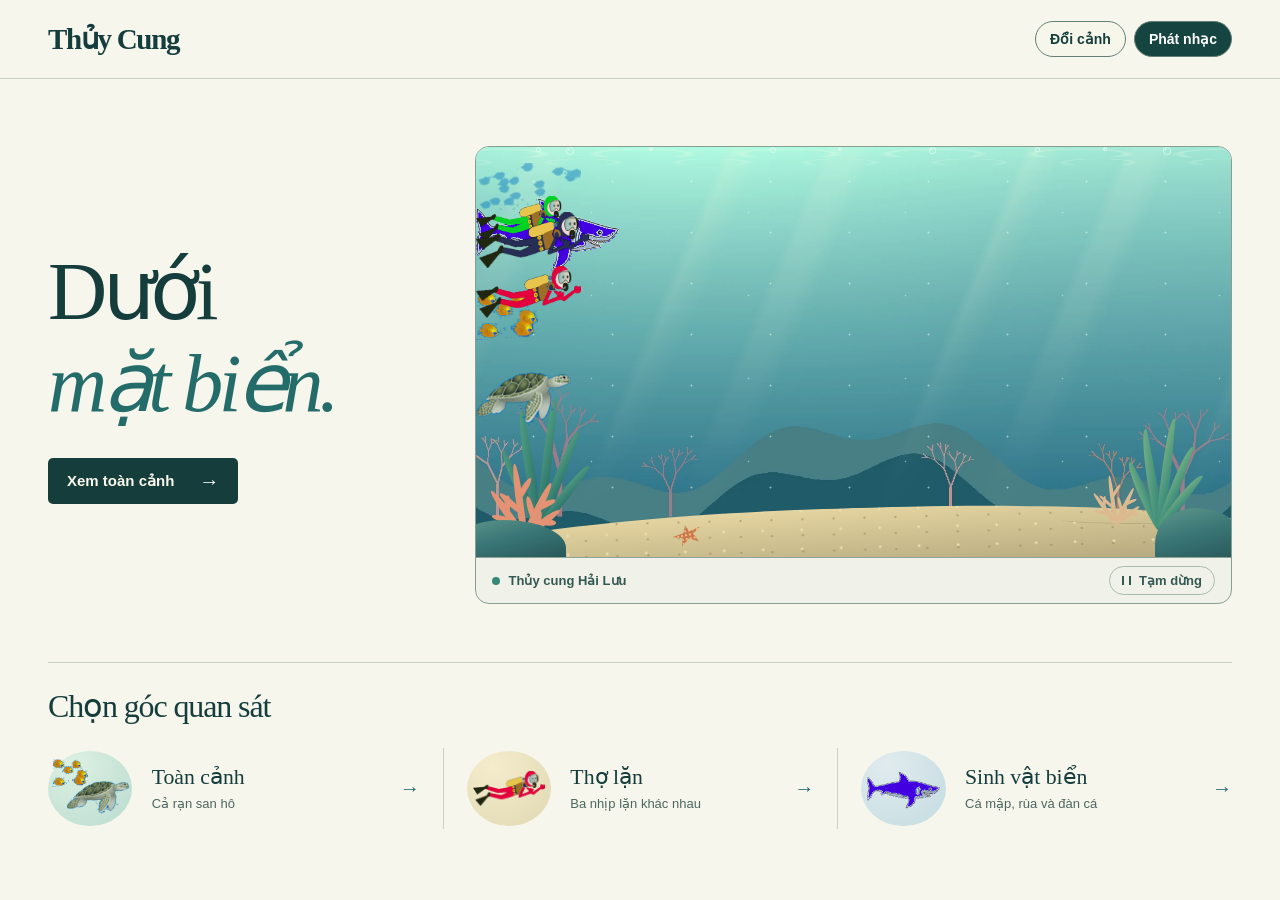
==== hocavuinhon/index.html @ 59b2104f "Add files via upload" ====
<!doctype html>
<html lang="vi">
<head>
  <meta charset="utf-8">
  <meta name="viewport" content="width=device-width, initial-scale=1">
  <meta name="description" content="Ba thợ lặn lên xuống trong khi cá mập, rùa biển và hai đàn cá bơi qua lại trước rạn san hô.">
  <title>Trang chủ · Hồ cá vui nhộn</title>
  <link rel="stylesheet" href="css/giao-dien.css">
  <link rel="stylesheet" href="css/canh-bien.css">
  <link rel="stylesheet" href="css/chuyen-dong.css">
  <link rel="stylesheet" href="css/dieu-khien.css">
  <script src="js/dieu-khien.js" defer></script>
</head>
<body>
  <header class="dau-trang">
    <div class="boc thanh-dieu-huong">
      <a class="thuong-hieu" href="index.html" aria-label="Hải Lưu – Trang chủ">
        <span class="dau-song" aria-hidden="true"><i></i></span>Thủy Cung
      </a>
      <div class="dieu-khien" role="group" aria-label="Điều khiển thủy cung">
        <button type="button" id="doi-canh" aria-controls="dai-duong" title="Cảnh hiện tại: Rạn san hô">Đổi cảnh</button>
        <button type="button" id="nut-nhac" aria-controls="nhac-bien">Phát nhạc</button>
        <span id="bao-dieu-khien" class="an-thi-giac" role="status"></span>
      </div>
      <audio id="nhac-bien" src="audio/nhac-bien.mp3" preload="none" loop></audio>
    </div>
  </header>
  <main class="boc">
    <section class="bia" aria-labelledby="tua">
      <div>
        <h1 id="tua">Dưới <em>mặt biển.</em></h1>
        <a class="lien-ket-chinh" href="toan-canh.html">Xem toàn cảnh <span class="mui-ten" aria-hidden="true">→</span></a>
      </div>
      <figure class="be">
        <input class="nut-dung an-thi-giac" type="checkbox" id="dung-hinh" aria-controls="dai-duong">
        <div class="khung-bien" id="dai-duong" role="img" aria-label="Ba thợ lặn lên xuống trong khi cá mập, rùa biển và hai đàn cá bơi qua lại trước rạn san hô.">
          <div class="tia-nang" aria-hidden="true"></div>
          <div class="van-nuoc" aria-hidden="true"></div>
          <div class="hat-sang" aria-hidden="true"></div>
          <div class="ran-xa" aria-hidden="true"></div>
          <div class="ran-gan" aria-hidden="true"></div>
          <div class="day-bien" aria-hidden="true">
            <div class="cat"></div>
            <div class="rong"><i></i><i></i><i></i><i></i><i></i></div>
            <div class="rong phai"><i></i><i></i><i></i><i></i><i></i></div>
            <div class="san-ho"><i></i><i></i><i></i><i></i></div>
            <div class="san-ho phai"><i></i><i></i><i></i><i></i></div>
            <div class="da"></div><div class="da phai"></div><div class="sao-bien"></div>
          </div>
          <div class="bot" aria-hidden="true">
            <i style="--x: 8%; --co: 5px; --nhip: 8s; --tre: -3s"></i>
            <i style="--x: 12%; --co: 8px; --nhip: 11s; --tre: -8s"></i>
            <i style="--x: 23%; --co: 4px; --nhip: 10s; --tre: -2s"></i>
            <i style="--x: 39%; --co: 6px; --nhip: 9s; --tre: -5s"></i>
            <i style="--x: 48%; --co: 4px; --nhip: 12s; --tre: -7s"></i>
            <i style="--x: 60%; --co: 7px; --nhip: 9s; --tre: -1s"></i>
            <i style="--x: 74%; --co: 5px; --nhip: 12s; --tre: -9s"></i>
            <i style="--x: 83%; --co: 4px; --nhip: 10s; --tre: -4s"></i>
            <i style="--x: 91%; --co: 8px; --nhip: 9s; --tre: -7s"></i>
          </div>
          <div class="nhan-vat dan-ca-xa">
            <img src="images/faintSchool.webp" alt="Đàn cá xanh ở xa">
          </div>
          <div class="nhan-vat ca-map">
            <img src="images/shark.webp" alt="Cá mập">
          </div>
          <div class="nhan-vat tho-luc">
            <img src="images/diver3.webp" alt="Thợ lặn áo xanh lá">
          </div>
          <div class="nhan-vat dan-ca-vang">
            <img src="images/goldFishSchool.webp" alt="Đàn cá vàng">
          </div>
          <div class="nhan-vat tho-xanh">
            <img src="images/diver1.webp" alt="Thợ lặn áo xanh dương">
          </div>
          <div class="nhan-vat rua-bien">
            <img src="images/turtle.webp" alt="Rùa biển">
          </div>
          <div class="nhan-vat tho-do">
            <img src="images/diver2.webp" alt="Thợ lặn áo đỏ">
          </div>
        </div>
        <figcaption>
          <span class="ten-khung">Thủy cung Hải Lưu</span>
          <label for="dung-hinh">
            <span class="dang-chay">Tạm dừng</span><span class="dang-dung">Phát tiếp</span>
          </label>
        </figcaption>
      </figure>
    </section>
    <section class="chon-canh" aria-labelledby="chon">
      <h2 id="chon">Chọn góc quan sát</h2>
      <div class="danh-muc">
        <a class="muc" href="toan-canh.html">
          <span class="hinh-muc nhom" aria-hidden="true">
            <img src="images/turtle.webp" alt=""><img src="images/goldFishSchool.webp" alt="">
          </span>
          <span><strong>Toàn cảnh</strong><small>Cả rạn san hô</small></span>
          <span class="mui-ten" aria-hidden="true">→</span>
        </a>
        <a class="muc" href="tho-lan.html">
          <span class="hinh-muc"><img src="images/diver2.webp" alt=""></span>
          <span><strong>Thợ lặn</strong><small>Ba nhịp lặn khác nhau</small></span>
          <span class="mui-ten" aria-hidden="true">→</span>
        </a>
        <a class="muc" href="sinh-vat.html">
          <span class="hinh-muc"><img src="images/shark.webp" alt=""></span>
          <span><strong>Sinh vật biển</strong><small>Cá mập, rùa và đàn cá</small></span>
          <span class="mui-ten" aria-hidden="true">→</span>
        </a>
      </div>
    </section>
  </main>
</body>
</html>
---- hocavuinhon/css/giao-dien.css ----
:root {
  --giay: #f7f6ed;
  --muc: #143d3c;
  --chu-phu: #4c6660;
  --vien: #c6d0c3;
  --bien: #246c69;
  --san-ho: #af503d;
  --chu-tua: "DM Serif Text", Georgia, "Times New Roman", serif;
  --chu: "DM Sans", "Segoe UI", Arial, sans-serif;
  color: var(--muc);
  background: var(--giay);
  font-family: var(--chu);
}
* { box-sizing: border-box; }
body { margin: 0; }
h1, h2, p, figure { margin: 0; }
a { color: inherit; text-decoration: none; }
a:focus-visible, .nut-dung:focus-visible ~ figcaption label {
  outline: 3px solid #ac4e34; outline-offset: 4px;
}
.an-thi-giac {
  position: absolute; width: 1px; height: 1px;
  padding: 0; margin: -1px; overflow: hidden; clip-path: inset(50%); white-space: nowrap;
}
.boc { width: min(1240px, calc(100% - 96px)); margin-inline: auto; }
.dau-trang { border-bottom: 1px solid var(--vien); }
.thanh-dieu-huong {
  min-height: 78px; display: flex; align-items: center; justify-content: space-between; gap: 24px;
}
.thuong-hieu {
  display: inline-flex; align-items: center; gap: 12px;
  font: bold 29px/1 var(--chu-tua); letter-spacing: -1.3px; white-space: nowrap;
}
.dau-song {
  position: relative; display: inline-block; width: 38px; height: 38px; overflow: hidden;
  background: var(--muc); border-radius: 50%;
}
.dau-song i, .dau-song i::after {
  position: absolute; display: block; width: 40px; height: 17px;
  border-bottom: 2px solid #c1e3d1; border-radius: 0 25% 58% 45%; transform: rotate(-16deg);
}
.dau-song i { left: -2px; top: 2px; }
.dau-song i::after { content: ""; top: 5px; left: -2px; transform: none; }
.dau-song::after { content: ""; position: absolute; width: 6px; height: 6px; border-radius: 50%; background: #efb087; top: 6px; left: 11px; }
nav { display: flex; align-items: center; gap: clamp(14px, 2.6vw, 38px); }
nav a {
  display: inline-block; padding: 9px 0;
  color: var(--chu-phu); font-size: 14px; font-weight: 600; border-bottom: 2px solid transparent;
}
nav a[aria-current="page"] { color: var(--muc); border-bottom-color: var(--san-ho); }
nav a:hover { color: var(--muc); border-bottom-color: var(--bien); }

.bia {
  display: grid; grid-template-columns: minmax(245px, .88fr) minmax(0, 1.8fr);
  align-items: center; gap: clamp(24px, 4.4vw, 72px);
  padding: clamp(35px, 5.2vw, 76px) 0 clamp(32px, 4.5vw, 64px);
}
h1, h2 { font-family: var(--chu-tua); font-weight: 500; }
h1 { letter-spacing: -.055em; font-size: clamp(54px, 6.4vw, 94px); line-height: 1.12; }
h1 em { color: var(--bien); font-weight: 400; }
.bia h1 em { display: block; }
.bia p, .mo-canh p {
  max-width: 38ch; margin-top: 21px; color: var(--chu-phu);
  font-size: clamp(16px, 1.25vw, 19px); line-height: 1.6;
}
.lien-ket-chinh {
  display: inline-flex; gap: 25px; align-items: center;
  margin-top: 28px; padding: 13px 19px; border-radius: 5px;
  background: var(--muc); color: #faf9ec; font-size: 15px; font-weight: 600;
}
.lien-ket-chinh:hover { background: var(--bien); }
.mui-ten { font: 20px/1 var(--chu); }

.be {
  position: relative; min-width: 0; overflow: hidden;
  border: 1px solid #869f90; border-radius: 14px;
  background: #f0f2e9;
}
.be figcaption {
  display: flex; align-items: center; justify-content: space-between; gap: 10px;
  padding: 8px 16px; min-height: 46px;
  color: #345953; font-size: 13px; border-top: 1px solid #8ca498;
}
.ten-khung { display: inline-flex; align-items: center; gap: 9px; font-weight: 600; }
.ten-khung::before {
  content: ""; width: 8px; height: 8px; border-radius: 50%; background: #368976;
}
.be label {
  display: inline-flex; align-items: center; cursor: pointer;
  font-weight: 600; border: 1px solid #a9bbae; border-radius: 20px; padding: 6px 12px;
}
.be label:hover { border-color: var(--bien); color: var(--muc); }
.be label span { display: inline-flex; align-items: center; gap: 8px; }
.dang-chay::before { content: ""; width: 5px; height: 9px; border-inline: 2px solid currentColor; }
.dang-dung::before { content: ""; width: 0; height: 0; border-block: 5px solid transparent; border-left: 7px solid currentColor; }
.be label .dang-dung, .nut-dung:checked ~ figcaption .dang-chay { display: none; }
.nut-dung:checked ~ figcaption .dang-dung { display: inline-flex; }
@media (prefers-reduced-motion: reduce) {
  .be label .dang-chay, .nut-dung:checked ~ figcaption .dang-dung { display: none; }
  .be label .dang-dung, .nut-dung:checked ~ figcaption .dang-chay { display: inline-flex; }
}

.chon-canh, .ghi-chu { padding: 23px 0 48px; border-top: 1px solid var(--vien); }
h2 { font-size: clamp(26px, 2.5vw, 36px); line-height: 1.25; letter-spacing: -.035em; }
.danh-muc { display: grid; grid-template-columns: repeat(3, 1fr); margin-top: 22px; }
.muc {
  min-width: 0; display: flex; align-items: center; gap: clamp(12px, 1.5vw, 20px);
  padding: 3px clamp(14px, 1.8vw, 24px); border-left: 1px solid var(--vien);
}
.muc:first-child { padding-left: 0; border-left: 0; }
.muc:last-child { padding-right: 0; }
.hinh-muc {
  flex: 0 0 clamp(58px, 6.6vw, 94px); aspect-ratio: 1.12; position: relative;
  display: grid; place-items: center; border-radius: 50%;
  background: radial-gradient(ellipse at 31% 20%, #ddf1e3, #b9dbcf);
}
.hinh-muc img { display: block; width: 86%; height: 83%; object-fit: contain; }
.muc:nth-child(2) .hinh-muc { background: radial-gradient(ellipse at 31% 20%, #f5eccc, #dfd9b2); }
.muc:nth-child(3) .hinh-muc { background: radial-gradient(ellipse at 31% 20%, #e1ebee, #c3dce0); }
.hinh-muc.nhom img { position: absolute; width: 74%; height: 62%; bottom: 7%; right: 3%; }
.hinh-muc.nhom img + img { width: 42%; height: 46%; top: 7%; left: 5%; }
.muc strong { display: block; font: 500 clamp(18px, 1.7vw, 25px)/1.15 var(--chu-tua); }
.muc small { display: block; margin-top: 5px; color: var(--chu-phu); font-size: 13px; line-height: 1.35; }
.muc .mui-ten { margin-left: auto; color: var(--bien); }
.muc:hover strong { color: var(--bien); text-decoration: underline; text-underline-offset: .16em; }

.mo-canh { padding: clamp(24px, 3vw, 42px) 0 24px; }
.mo-canh h1 { font-size: clamp(40px, 4.9vw, 71px); }
.mo-canh p { max-width: 76ch; margin-top: 9px; font-size: 16px; }
.ghi-chu { margin-top: 24px; display: flex; gap: 22px; justify-content: space-between; align-items: baseline; }
.ghi-chu h2 { font-size: clamp(22px, 1.8vw, 28px); }
.ghi-chu ul { display: flex; list-style: none; padding: 0; margin: 0; gap: 10px 24px; flex-wrap: wrap; }
.ghi-chu li { display: inline-flex; align-items: center; gap: 7px; font-size: 14px; color: var(--chu-phu); }
.ghi-chu li::before { content: ""; width: 8px; height: 8px; border-radius: 50%; background: var(--cham); }

@media (max-width: 930px) {
  .boc { width: calc(100% - 56px); }
  .bia { gap: 24px; grid-template-columns: minmax(205px, .78fr) minmax(0, 1.5fr); }
  .bia h1 { font-size: clamp(50px, 6.8vw, 68px); }
  .muc small { font-size: 12px; }
  .ghi-chu { flex-direction: column; gap: 12px; }
}
@media (max-width: 730px) {
  .boc { width: calc(100% - 36px); }
  .thanh-dieu-huong { flex-wrap: wrap; min-height: auto; padding: 14px 0 0; gap: 7px 20px; }
  nav { flex-wrap: wrap; }
  .thuong-hieu { font-size: 25px; }
  .dau-song { width: 32px; height: 32px; }
  .bia { grid-template-columns: 1fr; padding-block: 26px; gap: 22px; }
  .bia h1 { font-size: clamp(42px, 8.3vw, 66px); }
  .bia h1 em { display: inline; }
  .bia p { max-width: 50ch; margin-top: 8px; }
  .lien-ket-chinh { margin-top: 14px; padding: 10px 15px; }
  .chon-canh { padding-top: 17px; }
  .danh-muc { grid-template-columns: 1fr; margin-top: 10px; }
  .muc, .muc:first-child, .muc:last-child { padding: 11px 0; border-left: 0; border-bottom: 1px solid var(--vien); }
  .hinh-muc { flex-basis: 57px; }
  .muc strong { font-size: 23px; }
  .muc small { font-size: 13px; }
}
@media (max-width: 540px) {
  nav { width: 100%; justify-content: space-between; gap: 6px; }
  nav a { font-size: 13px; padding-block: 9px; }
  .be figcaption { padding-inline: 10px; }
}
---- hocavuinhon/css/canh-bien.css ----
/* Mặt nước, rạn đá và đáy cát được vẽ bằng các lớp CSS. */
.khung-bien {
  position: relative;
  isolation: isolate;
  overflow: hidden;
  width: 100%;
  aspect-ratio: 2.5;
  background:
    radial-gradient(ellipse at 19% -18%, #ffffd8 1%, #d5f5d58a 23%, transparent 53%),
    linear-gradient(169deg, #98dfcf 0%, #64c1be 26%, #338f9f 56%, #1f657d 80%, #194a65 100%);
}

.bia .khung-bien { aspect-ratio: 1.84; }

.tia-nang, .van-nuoc, .hat-sang, .ran-xa, .ran-gan { position: absolute; pointer-events: none; }
.tia-nang {
  inset: -9% -12% 10%;
  background: repeating-linear-gradient(113deg, transparent 0 5%, #faffdb27 6%,
    transparent 9% 14%, #ffffe31f 15% 17%, transparent 19% 27%);
  mask-image: linear-gradient(#000 0%, #0009 50%, transparent);
  animation: nuoc-troi 15s ease-in-out infinite alternate;
}
.van-nuoc {
  inset: -2% -12% auto;
  height: 23%;
  opacity: .65;
  background:
    radial-gradient(ellipse 43% 41% at 50% 80%, transparent 58%, #edffed8f 65%, transparent 78%) 12px -10px / 102px 17px repeat-x,
    radial-gradient(ellipse 47% 41% at 50% 82%, transparent 58%, #f4ffeb70 67%, transparent 81%) 38px 2px / 146px 17px repeat-x,
    radial-gradient(ellipse 39% 39% at 50% 80%, transparent 58%, #e4ffed59 68%, transparent 82%) 4px 14px / 129px 13px repeat-x;
  animation: nuoc-troi 9s ease-in-out -3s infinite alternate;
}
.hat-sang {
  inset: 0;
  opacity: .53;
  background:
    radial-gradient(circle, #e8fff3 0 .8px, transparent 1.2px) 18px 9px / 79px 51px,
    radial-gradient(circle, #d7fbef 0 .6px, transparent 1.1px) 37px 24px / 157px 83px;
}
.ran-xa {
  inset: auto -12% 0;
  height: 54%;
  opacity: .57;
  background: linear-gradient(#328f94, #226e86);
  clip-path: polygon(0 28%, 5% 30%, 7% 26%, 12% 42%, 18% 47%, 23% 59%, 28% 57%, 33% 63%, 40% 70%, 48% 64%, 53% 62%, 57% 66%, 63% 51%, 69% 55%, 75% 40%, 80% 35%, 85% 40%, 90% 21%, 96% 15%, 100% 20%, 100% 100%, 0 100%);
  animation: nuoc-troi 24s ease-in-out -5s infinite alternate;
}
.ran-gan {
  inset: auto -10% -2%;
  height: 40%;
  background: linear-gradient(165deg, #236f75 6%, #215a70 65%, #18465b);
  clip-path: polygon(0 27%, 4% 16%, 9% 23%, 13% 39%, 18% 41%, 25% 65%, 32% 68%, 39% 77%, 45% 76%, 48% 71%, 54% 76%, 62% 62%, 70% 61%, 75% 49%, 78% 47%, 83% 32%, 89% 35%, 96% 18%, 100% 25%, 100% 100%, 0 100%);
  animation: nuoc-troi 18s ease-in-out -12s infinite alternate-reverse;
}
@keyframes nuoc-troi {
  from { transform: translateX(-4%); }
  to { transform: translateX(4%); }
}

.day-bien { position: absolute; inset: 0; pointer-events: none; }
.cat {
  position: absolute;
  left: -8%; bottom: -13%;
  width: 116%; height: 25%;
  border-radius: 51% 46% 0 0 / 49% 41% 0 0;
  transform: rotate(-1.5deg);
  background:
    radial-gradient(ellipse at 50% 50%, #896b4b78 0 1px, transparent 1.65px) 1px 2px / 31px 16px,
    radial-gradient(circle, #eae1a9 0 1px, transparent 1.5px) 17px 11px / 39px 19px,
    linear-gradient(178deg, #e6d6a3 8%, #c0b285 52%, #968e70);
}
.cat::after {
  content: "";
  position: absolute;
  right: 12%; top: 16%; width: 14%; height: 6%;
  border-bottom: 1px solid #958c6266; border-radius: 50%; transform: rotate(2deg);
}
.rong {
  --la-sang: #5caa87; --la-toi: #286f69;
  position: absolute;
  bottom: 7%; left: 5%; width: 8%; height: 32%;
  transform-origin: bottom center;
  animation: rong-lac 5.5s ease-in-out -1s infinite alternate;
}
.rong.phai {
  --la-sang: #88bc88; --la-toi: #318478;
  left: auto; right: 5%; height: 27%;
  animation-duration: 6.7s; animation-delay: -4s;
}
.rong i {
  position: absolute; bottom: 0; left: 38%; height: 95%; width: 17%;
  border-radius: 100% 0 75% 18%;
  background: linear-gradient(100deg, var(--la-sang), var(--la-toi) 84%);
  transform-origin: bottom;
}
.rong i:nth-child(1) { height: 66%; transform: rotate(-28deg); }
.rong i:nth-child(2) { height: 91%; transform: rotate(-11deg); }
.rong i:nth-child(3) { height: 100%; transform: rotate(5deg); }
.rong i:nth-child(4) { height: 79%; transform: rotate(19deg); }
.rong i:nth-child(5) { height: 60%; transform: rotate(35deg); }
@keyframes rong-lac {
  from { transform: skewX(-4deg); }
  to { transform: skewX(4deg); }
}

.san-ho {
  position: absolute; left: 1%; bottom: 5%;
  width: 11%; height: 18%;
  color: #e49274;
}
.san-ho.phai { left: auto; right: 12%; bottom: 8%; width: 6.5%; height: 12%; color: #ddb990; }
.san-ho i, .san-ho i::before, .san-ho i::after {
  position: absolute; display: block; background: currentColor;
  border-radius: 90% 80% 45% 55%;
  transform-origin: bottom center;
}
.san-ho i { bottom: 0; left: 46%; width: 9%; height: 96%; }
.san-ho i:nth-child(1) { height: 77%; transform: rotate(-36deg); }
.san-ho i:nth-child(2) { height: 100%; transform: rotate(-8deg); }
.san-ho i:nth-child(3) { height: 81%; transform: rotate(26deg); }
.san-ho i:nth-child(4) { height: 59%; transform: rotate(53deg); }
.san-ho i::before, .san-ho i::after { content: ""; width: 76%; height: 37%; bottom: 35%; left: 6%; }
.san-ho i::before { transform: rotate(-41deg); }
.san-ho i::after { bottom: 53%; height: 32%; transform: rotate(39deg); }

.da {
  position: absolute; left: -3%; bottom: 0;
  width: 15%; height: 9%;
  border-radius: 56% 70% 0 0 / 90% 95% 0 0;
  background: linear-gradient(165deg, #60978b, #3b7777 47%, #285759);
}
.da.phai { left: auto; right: -2%; width: 12%; height: 12%; }
.sao-bien {
  position: absolute; left: 26%; bottom: 3%;
  width: 4%; aspect-ratio: 1.5; transform: rotate(-12deg);
  background: radial-gradient(circle, #f8bd76 0 .7px, transparent 1px) 0 0 / 4px 4px, #c87851;
  clip-path: polygon(50% 0%, 59% 33%, 98% 22%, 71% 49%, 84% 94%, 54% 67%, 26% 100%, 33% 60%, 0 45%, 39% 37%);
}

.bot { position: absolute; inset: 0; pointer-events: none; }
.bot i {
  position: absolute; left: var(--x); width: var(--co);
  aspect-ratio: 1; border-radius: 50%; border: 1px solid #e3fff4a8;
  background: radial-gradient(circle at 30% 23%, #f4fff4 0 8%, transparent 14%);
  animation: noi-bot var(--nhip) linear var(--tre) infinite;
}
@keyframes noi-bot {
  0% { top: 94%; opacity: 0; transform: translateX(0); }
  12% { opacity: .8; }
  65% { transform: translateX(7px); }
  100% { top: -3%; opacity: 0; transform: translateX(-5px); }
}
@media (max-width: 620px) {
  .khung-bien, .bia .khung-bien { aspect-ratio: 1.65; }
}
---- hocavuinhon/css/chuyen-dong.css ----
/* Mỗi nhân vật chạy hai hoạt ảnh độc lập: bơi ngang và thay đổi độ sâu. */
.nhan-vat {
  position: absolute;
  left: 0;
  top: var(--muc-nong);
  width: var(--rong);
  z-index: 3;
  animation:
    boi-ngang var(--vong-ngang) linear var(--tre-ngang) infinite,
    lan-len-xuong var(--nhip-lan) ease-in-out var(--tre-doc) infinite alternate;
}

.nhan-vat img {
  display: block;
  width: 100%;
  height: auto;
  /* Lật hình đúng lúc đổi hướng. Ảnh và khung bơi dùng chung đồng hồ. */
  animation: quay-dau var(--vong-ngang) steps(1, end) var(--tre-ngang) infinite;
}

/* left là vị trí cạnh trái. Trừ chiều rộng của nhân vật để mũi vừa chạm tường. */
@keyframes boi-ngang {
  0%, 100% { left: 0; }
  50% { left: calc(100% - var(--rong)); }
}

@keyframes quay-dau {
  0%, 100% { transform: scaleX(var(--mat-phai, 1)); }
  50% { transform: scaleX(var(--mat-trai, -1)); }
}

@keyframes lan-len-xuong {
  from { top: var(--muc-nong); }
  to   { top: var(--muc-sau); }
}

/* --vong-ngang là thời gian đi và về; --nhip-lan là thời gian lặn một chiều.
   Giá trị trễ âm giúp các nhân vật ở các vị trí khác nhau ngay khi mở trang. */
.tho-xanh {
  --rong: 15%; --vong-ngang: 26s; --tre-ngang: -2.7s;
  --muc-nong: 16%; --muc-sau: 49%; --nhip-lan: 5s; --tre-doc: -2s;
}

.tho-do {
  --rong: 14%; --vong-ngang: 32s; --tre-ngang: -20.5s;
  --muc-nong: 29%; --muc-sau: 57%; --nhip-lan: 7s; --tre-doc: -7.8s;
}

.tho-luc {
  --rong: 12.5%; --vong-ngang: 29s; --tre-ngang: -7.3s;
  --muc-nong: 12%; --muc-sau: 45%; --nhip-lan: 9s; --tre-doc: -1.2s;
}

.ca-map {
  --rong: 19%; --vong-ngang: 12s; --tre-ngang: -6.6s;
  --muc-nong: 7%; --muc-sau: 18%; --nhip-lan: 6s; --tre-doc: -1.2s;
}

.rua-bien {
  --rong: 12.8%; --vong-ngang: 30s; --tre-ngang: -2.6s;
  --muc-nong: 55%; --muc-sau: 65%; --nhip-lan: 8s; --tre-doc: -5s;
}

.dan-ca-vang {
  --rong: 8.3%; --vong-ngang: 19s; --tre-ngang: -4.25s;
  --muc-nong: 35%; --muc-sau: 53%; --nhip-lan: 4s; --tre-doc: -2.8s;
}

.dan-ca-xa {
  --rong: 14%; --vong-ngang: 39s; --tre-ngang: -4.1s;
  --muc-nong: 4%; --muc-sau: 14%; --nhip-lan: 7.5s; --tre-doc: -1.1s;
  --mat-phai: -1; --mat-trai: 1;
  z-index: 2;
  opacity: .46;
}

/* Tạm dừng ở chính vị trí đang bơi; bấm lần nữa để tiếp tục. */
.be .khung-bien, .be .khung-bien *, .be .khung-bien *::before, .be .khung-bien *::after {
  animation-play-state: var(--trang-thai, running);
}
.nut-dung:checked ~ .khung-bien { --trang-thai: paused; }

@media (prefers-reduced-motion: reduce) {
  .khung-bien { --trang-thai: paused; }
  .nut-dung:checked ~ .khung-bien { --trang-thai: running; }
}
---- hocavuinhon/css/dieu-khien.css ----
/* Hai nút nằm bên phải tiêu đề, phía trên vùng bơi. */
.dieu-khien {
  display: flex;
  gap: 8px;
  align-items: center;
  margin-left: auto;
}
.dieu-khien button {
  border: 1px solid #627f75;
  border-radius: 20px;
  background: #f6f6ea;
  color: #163e3c;
  font: 600 14px/1.2 var(--chu);
  padding: 9px 14px;
  cursor: pointer;
}
.dieu-khien #nut-nhac { background: #164541; color: white; }
.dieu-khien button:hover { border-color: #163e3c; }
.dieu-khien button:focus-visible { outline: 3px solid #bf6046; outline-offset: 2px; }
.khung-bien {
  background-image: url("../images/nen/ran-san-ho.webp");
  background-size: 100% 100%;
  background-repeat: no-repeat;
}
.khung-bien .ran-xa, .khung-bien .ran-gan { display: none; }
.dau-song { display: none; }
@media (max-width: 930px) {
  .thanh-dieu-huong { flex-wrap: wrap; padding-block: 10px; gap: 9px; }
  .thanh-dieu-huong nav { order: 3; flex-basis: 100%; }
}
@media (max-width: 400px) {
  .dieu-khien { gap: 4px; }
  .dieu-khien button { padding: 8px 9px; font-size: 13px; }
}
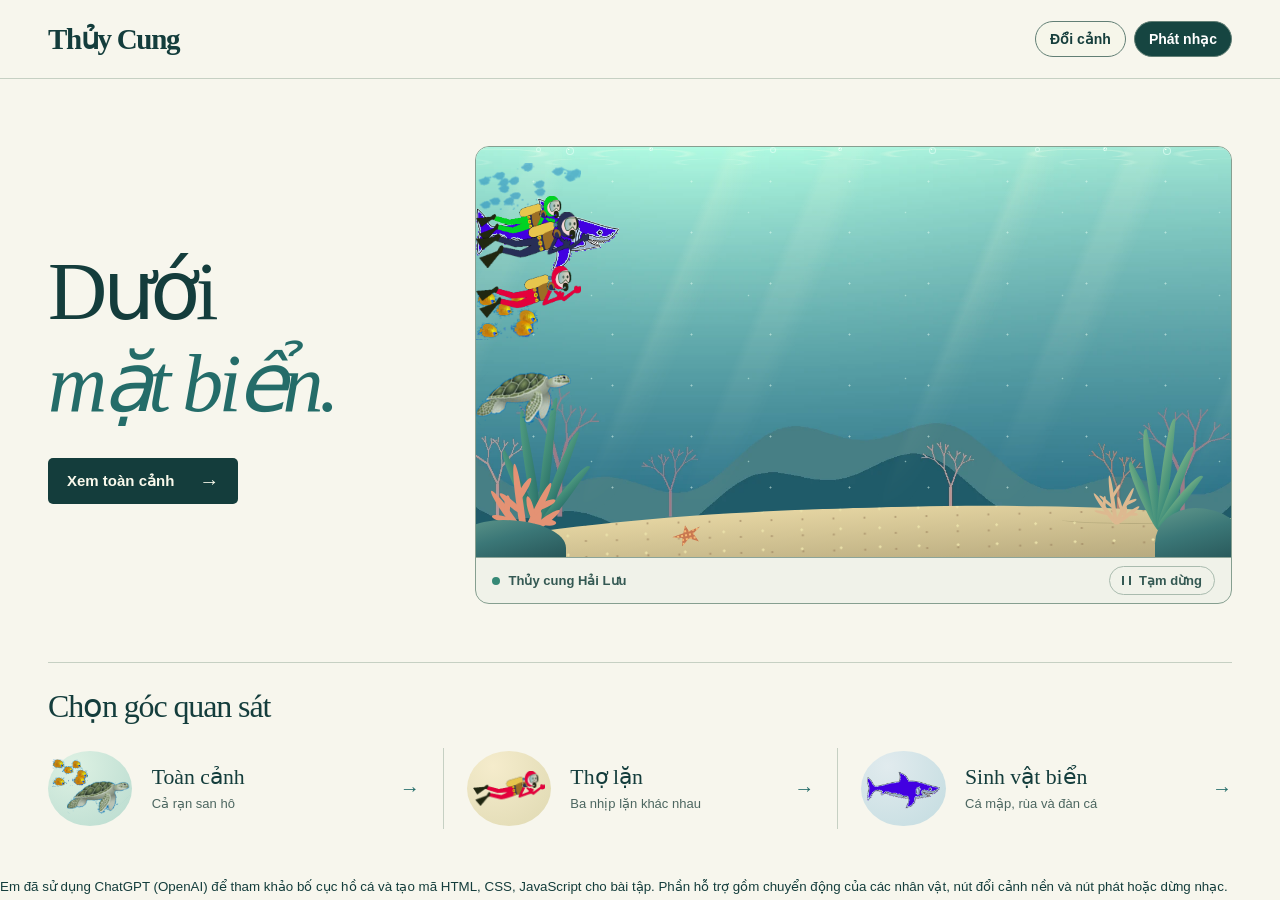
==== commit 9796d6fb: "Update index.html" ====
--- a/hocavuinhon/index.html
+++ b/hocavuinhon/index.html
@@ -113,3 +113,11 @@
   </main>
 </body>
 </html>
+<footer>
+    <small>
+        Em đã sử dụng <a href="https://chatgpt.com/">ChatGPT (OpenAI)</a>
+        để tham khảo bố cục hồ cá và tạo mã HTML, CSS, JavaScript cho bài tập.
+        Phần hỗ trợ gồm chuyển động của các nhân vật, nút đổi cảnh nền
+        và nút phát hoặc dừng nhạc.
+    </small>
+</footer>
